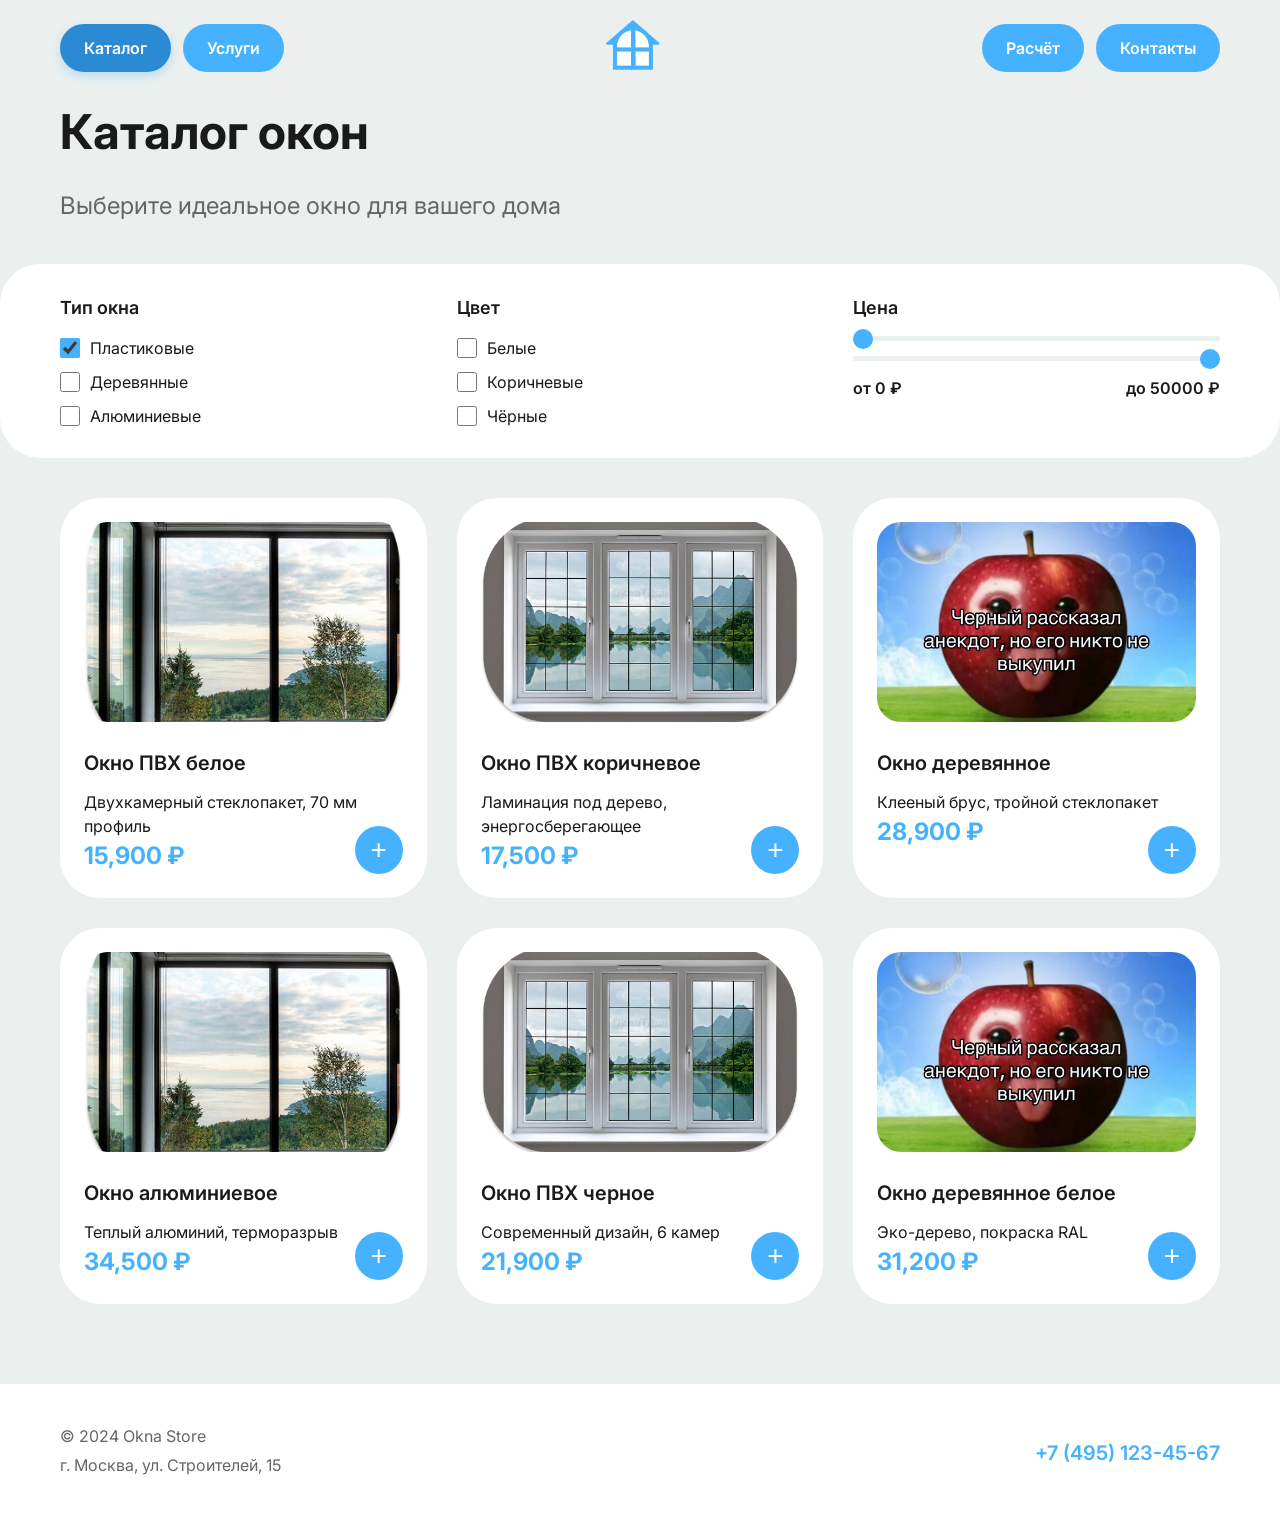
==== catalog.html @ 877cb143 "feat: fucking frontend" ====
<!DOCTYPE html>
<html lang="ru">
<head>
    <meta charset="UTF-8">
    <meta name="viewport" content="width=device-width, initial-scale=1.0">
    <title>Каталог окон - Okna Store</title>
    <link rel="preconnect" href="https://fonts.googleapis.com">
    <link rel="preconnect" href="https://fonts.gstatic.com" crossorigin>
    <link href="https://fonts.googleapis.com/css2?family=Inter:wght@400;500;600;700&display=swap" rel="stylesheet">
    <link rel="stylesheet" href="css/style.css">
</head>
<body>
    <div class="page">
        <header class="header">
            <div class="container">
                <nav class="nav">
                    <div class="nav-left">
                        <a href="/catalog" class="nav-btn active">Каталог</a>
                        <a href="/services" class="nav-btn">Услуги</a>
                    </div>

                    <div class="logo">
                        <a href="/">
                            <img src="images/logo.png" alt="Okna Store">
                        </a>
                    </div>

                    <div class="nav-right">
                        <a href="/calculator" class="nav-btn">Расчёт</a>
                        <a href="/contacts" class="nav-btn">Контакты</a>
                    </div>
                </nav>
            </div>
        </header>

        <main>
            <!-- Заголовок каталога -->
            <section class="catalog-header">
                <div class="container">
                    <h1 class="page-title">Каталог окон</h1>
                    <p class="page-subtitle">Выберите идеальное окно для вашего дома</p>
                </div>
            </section>

            <!-- Фильтры каталога -->
            <section class="filters">
                <div class="container">
                    <div class="filters-grid">
                        <div class="filter-group">
                            <label class="filter-label">Тип окна</label>
                            <div class="filter-options">
                                <label class="filter-checkbox">
                                    <input type="checkbox" name="type" value="plastic" checked> Пластиковые
                                </label>
                                <label class="filter-checkbox">
                                    <input type="checkbox" name="type" value="wood"> Деревянные
                                </label>
                                <label class="filter-checkbox">
                                    <input type="checkbox" name="type" value="aluminum"> Алюминиевые
                                </label>
                            </div>
                        </div>

                        <div class="filter-group">
                            <label class="filter-label">Цвет</label>
                            <div class="filter-options">
                                <label class="filter-checkbox">
                                    <input type="checkbox" name="color" value="white"> Белые
                                </label>
                                <label class="filter-checkbox">
                                    <input type="checkbox" name="color" value="brown"> Коричневые
                                </label>
                                <label class="filter-checkbox">
                                    <input type="checkbox" name="color" value="black"> Чёрные
                                </label>
                            </div>
                        </div>

                        <div class="filter-group">
                            <label class="filter-label">Цена</label>
                            <div class="price-range">
                                <input type="range" id="price-min" class="price-slider" min="0" max="50000" step="1000" value="0">
                                <input type="range" id="price-max" class="price-slider" min="0" max="50000" step="1000" value="50000">
                                <div class="price-values">
                                    <span>от <span id="min-price">0</span> ₽</span>
                                    <span>до <span id="max-price">50000</span> ₽</span>
                                </div>
                            </div>
                        </div>
                    </div>
                </div>
            </section>

            <!-- Сетка товаров -->
            <section class="catalog-products">
                <div class="container">
                    <div class="catalog-grid" id="catalog-grid">
                        <!-- Товары будут загружаться через JS -->
                    </div>
                </div>
            </section>
        </main>

        <footer class="footer">
            <div class="container">
                <div class="footer-content">
                    <div class="footer-info">
                        <p>© 2024 Okna Store</p>
                        <p>г. Москва, ул. Строителей, 15</p>
                    </div>
                    <div class="footer-phone">
                        <a href="tel:+74951234567">+7 (495) 123-45-67</a>
                    </div>
                </div>
            </div>
        </footer>
    </div>

    <script src="js/catalog.js"></script>
</body>
</html>
---- css/style.css ----
/* Основные переменные */
:root {
    --bg-color: #EBEFEE;
    --accent: #46B2FF;
    --text: #1A1A1A;
    --white: #FFFFFF;
    --gray-light: #F5F5F5;

    --border-radius-lg: 40px;
    --border-radius-md: 24px;
    --border-radius-sm: 16px;

    --font-main: 'Inter', sans-serif;
}

/* Базовые сбросы */
* {
    margin: 0;
    padding: 0;
    box-sizing: border-box;
}

body {
    font-family: var(--font-main);
    background-color: var(--bg-color);
    color: var(--text);
    line-height: 1.5;
}

.container {
    max-width: 1200px;
    margin: 0 auto;
    padding: 0 20px;
}

/* Шапка */
.header {
    padding: 20px 0;
}

.nav {
    display: flex;
    align-items: center;
    justify-content: space-between;
    gap: 40px;
}

.nav-left, .nav-right {
    display: flex;
    gap: 12px;
}

.nav-btn {
    background: var(--accent);
    color: white;
    text-decoration: none;
    padding: 12px 24px;
    border-radius: 100px;
    font-weight: 600;
    font-size: 16px;
    transition: opacity 0.2s;
}

.nav-btn:hover {
    opacity: 0.9;
}

.logo img {
    height: 50px;
    width: auto;
}

/* Активная кнопка навигации */
.nav-btn.active {
    background: #2a8ad4;
    box-shadow: 0 4px 10px rgba(70, 178, 255, 0.3);
}

/* ========== ПЕРВЫЙ ЭКРАН (исправленный) ========== */
.hero {
    padding: 60px 0;
    position: relative;
    overflow: hidden;
}

.hero .container {
    position: relative;
    display: flex;
    justify-content: space-between;
    align-items: center;
    min-height: 600px;
}

/* Белый контейнер для фото */
.hero-content {
    position: absolute;
    right: 550px;
    top: 20px;
    width: 683px;
    height: 411px;
    background: var(--white);
    border-radius: 86px;
    padding: 0;
    display: flex;
    align-items: center;
    justify-content: center;
    box-shadow: 0 20px 40px rgba(0,0,0,0.05);
}

/* Блок с фото */
.hero-images {
    position: relative;
    width: 100%;
    height: 100%;
}

.image-stack {
    position: relative;
    width: 100%;
    height: 100%;

}

.image {
    position: absolute;
    border-radius: 109px;
    object-fit: cover;
    box-shadow: 0 15px 30px rgba(0,0,0,0.1);
}

/* Верхнее фото */
.image-front {
    width: 519px;
    height: 339px;
    top: 50%;
    left: 65%;
    transform: translate(-80%, -50%);
    z-index: 2;
    border-radius: 109px;
}

/* Нижнее фото */
.image-back {
    width: 358px;
    height: 333px;
    top: 30%;
    left: 35%;
    transform: translate(20%, -30%);
    z-index: 1;
    border-radius: 108px;
}

/* Текстовая часть */
.hero-text {
    position: absolute;
    right: -10px;
    top: 20%; /* Изменил с 50% на 30% чтобы поднять выше */
    transform: translateY(-30%); /* Соответственно меняем transform */
    width: 600px;
    display: flex;
    flex-direction: column;
    align-items: center; /* По центру невидимого контейнера */
    text-align: center
}

.hero-title {
    font-family: 'Inter', sans-serif;
    font-weight: 900;
    font-size: 50px !important; /* Пиздатый большой шрифт */
    line-height: 1;
    color: var(--accent);
    margin-bottom: 10px;
    text-transform: uppercase;
    width: 100%;
    white-space: nowrap; /* В одну строку */
}

.hero-subtitle {
    font-family: 'Inter', sans-serif;
    font-weight: 900;
    font-size: 40px !important; /* Принудительно */
    line-height: 1;
    color: var(--text);
    margin-bottom: 30px;
    width: 100%;
}

.promo-block {
    position: absolute;
    right: 80px; /* Теперь работает! */
    top: 230px; /* Подвинь как хочешь */
    background: var(--accent);
    border-radius: 74px;
    padding: 0 30px;
    display: flex;
    align-items: center;
    justify-content: space-between;
    width: 539px;
    height: 56px;
}
.promo-badge {
    color: white;
    font-family: 'Inter', sans-serif;
    font-weight: 900;
    font-size: 32px;
    line-height: 1;
    white-space: nowrap;
}

.promo-btn {
    position: absolute;  /* ← ЭТО ДОБАВИТЬ! */
    display: flex;
    align-items: center;
    justify-content: center;
    background: linear-gradient(90deg, #0095FF 0%, #46B2FF 53%, #86CDFF 100%);
    color: white;
    text-decoration: none;
    width: 233px;
    height: 87px;
    border-radius: 62.5px;
    font-family: 'Inter', sans-serif;
    font-weight: 900;
    font-size: 32px;
    line-height: 1;
    margin-right: -30px;
    transition: all 0.3s ease;
    box-shadow: 0 4px 15px rgba(0,0,0,0.1);
    right: 250px;  /* Значение в пикселях, а не в процентах */
    top: 380px;   /* Добавь и top чтобы двигать по вертикали */
}

.promo-btn:hover {
    transform: scale(1.02);
    box-shadow: 0 6px 20px rgba(70, 178, 255, 0.3);
}

/* ========== КАТАЛОГ ========== */
.catalog {
    padding: 80px 0;
}

.section-title {
    font-size: 40px;
    font-weight: 700;
    margin-bottom: 48px;
}

.catalog-grid {
    display: grid;
    grid-template-columns: repeat(3, 1fr);
    gap: 30px;
    margin-bottom: 40px;
}

/* Карточка товара */
.product-card {
    background: white;
    border-radius: var(--border-radius-lg);
    padding: 24px;
    position: relative;
    transition: transform 0.2s;
}

.product-card:hover {
    transform: translateY(-5px);
}

.product-img {
    width: 100%;
    height: 200px;
    object-fit: cover;
    border-radius: var(--border-radius-md);
    margin-bottom: 20px;
}

.product-title {
    font-size: 20px;
    font-weight: 600;
    margin-bottom: 12px;
}

.product-price {
    font-size: 24px;
    font-weight: 700;
    color: var(--accent);
    margin-bottom: 0;
}

.product-add {
    position: absolute;
    bottom: 24px;
    right: 24px;
    width: 48px;
    height: 48px;
    border-radius: 50%;
    background: var(--accent);
    color: white;
    border: none;
    font-size: 28px;
    font-weight: 400;
    cursor: pointer;
    display: flex;
    align-items: center;
    justify-content: center;
    transition: background 0.2s;
}

.product-add:hover {
    background: #2a8ad4;
}

.catalog-footer {
    text-align: center;
}

.btn-link {
    color: var(--accent);
    text-decoration: none;
    font-weight: 600;
    font-size: 18px;
}

/* ========== ФИЛЬТРЫ ========== */
.filters {
    background: white;
    border-radius: var(--border-radius-lg);
    padding: 30px;
    margin-bottom: 40px;
}

.filters-grid {
    display: grid;
    grid-template-columns: repeat(auto-fit, minmax(250px, 1fr));
    gap: 30px;
}

.filter-group {
    display: flex;
    flex-direction: column;
    gap: 15px;
}

.filter-label {
    font-weight: 600;
    font-size: 18px;
}

.filter-options {
    display: flex;
    flex-direction: column;
    gap: 10px;
}

.filter-checkbox {
    display: flex;
    align-items: center;
    gap: 10px;
    cursor: pointer;
}

.filter-checkbox input[type="checkbox"] {
    width: 20px;
    height: 20px;
    accent-color: var(--accent);
}

.price-range {
    display: flex;
    flex-direction: column;
    gap: 15px;
}

.price-slider {
    width: 100%;
    height: 5px;
    -webkit-appearance: none;
    background: var(--bg-color);
    border-radius: 5px;
}

.price-slider::-webkit-slider-thumb {
    -webkit-appearance: none;
    width: 20px;
    height: 20px;
    background: var(--accent);
    border-radius: 50%;
    cursor: pointer;
}

.price-values {
    display: flex;
    justify-content: space-between;
    font-weight: 600;
}

/* ========== УСЛУГИ ========== */
.services-grid {
    display: grid;
    grid-template-columns: repeat(auto-fit, minmax(280px, 1fr));
    gap: 30px;
    margin: 50px 0;
}

.service-card {
    background: white;
    border-radius: var(--border-radius-lg);
    padding: 40px 30px;
    text-align: center;
    transition: transform 0.3s;
}

.service-card:hover {
    transform: translateY(-10px);
}

.service-icon {
    font-size: 64px;
    margin-bottom: 20px;
}

.service-title {
    font-size: 24px;
    font-weight: 700;
    margin-bottom: 15px;
}

.service-desc {
    color: #666;
    margin-bottom: 25px;
    line-height: 1.6;
}

.service-btn {
    background: var(--accent);
    color: white;
    border: none;
    padding: 12px 30px;
    border-radius: 100px;
    font-weight: 600;
    cursor: pointer;
    transition: opacity 0.2s;
}

.service-btn:hover {
    opacity: 0.9;
}

/* ========== ПРЕИМУЩЕСТВА ========== */
.advantages {
    margin: 80px 0;
}

.advantages-grid {
    display: grid;
    grid-template-columns: repeat(auto-fit, minmax(250px, 1fr));
    gap: 40px;
    margin-top: 40px;
}

.advantage-item {
    text-align: center;
}

.advantage-number {
    font-size: 72px;
    font-weight: 700;
    color: var(--accent);
    opacity: 0.3;
    line-height: 1;
    margin-bottom: 20px;
}

.advantage-item h3 {
    font-size: 24px;
    margin-bottom: 10px;
}

.advantage-item p {
    color: #666;
}

/* ========== ЗАГОЛОВКИ СТРАНИЦ ========== */
.page-title {
    font-size: 48px;
    font-weight: 700;
    margin-bottom: 20px;
    color: var(--text);
}

.page-subtitle {
    font-size: 24px;
    color: #666;
    margin-bottom: 40px;
}

/* ========== ФОРМА ЗАКАЗА ========== */
.order-form {
    position: fixed;
    top: 0;
    left: 0;
    right: 0;
    bottom: 0;
    background: rgba(0, 0, 0, 0.5);
    display: flex;
    align-items: center;
    justify-content: center;
    z-index: 1000;
}

.order-card {
    background: white;
    border-radius: var(--border-radius-lg);
    padding: 40px;
    max-width: 500px;
    width: 90%;
    position: relative;
}

.order-title {
    font-size: 32px;
    font-weight: 700;
    margin-bottom: 10px;
}

.order-subtitle {
    color: #666;
    margin-bottom: 30px;
}

.close-btn {
    position: absolute;
    top: 20px;
    right: 20px;
    background: none;
    border: none;
    font-size: 32px;
    cursor: pointer;
    color: #999;
}

.close-btn:hover {
    color: var(--text);
}

/* ========== КОНТАКТЫ ========== */
.contacts-grid {
    display: grid;
    grid-template-columns: 1fr 1fr;
    gap: 40px;
    margin: 40px 0;
}

.contacts-info {
    display: flex;
    flex-direction: column;
    gap: 30px;
}

.info-card {
    background: white;
    border-radius: var(--border-radius-lg);
    padding: 30px;
}

.info-card h2 {
    font-size: 24px;
    margin-bottom: 20px;
}

.info-card p {
    margin-bottom: 15px;
    display: flex;
    align-items: center;
    gap: 10px;
}

.info-card a {
    color: var(--accent);
    text-decoration: none;
}

.info-card a:hover {
    text-decoration: underline;
}

/* ========== ФОРМЫ ========== */
.contact-form {
    background: white;
    border-radius: var(--border-radius-lg);
    padding: 30px;
}

.form-row {
    margin-bottom: 20px;
}

.form-input,
.form-textarea,
.form-select {
    width: 100%;
    padding: 15px;
    border: 2px solid var(--bg-color);
    border-radius: var(--border-radius-md);
    font-family: var(--font-main);
    font-size: 16px;
    transition: border-color 0.2s;
}

.form-input:focus,
.form-textarea:focus,
.form-select:focus {
    outline: none;
    border-color: var(--accent);
}

.form-textarea {
    resize: vertical;
    min-height: 100px;
}

.submit-btn {
    background: var(--accent);
    color: white;
    border: none;
    padding: 15px 40px;
    border-radius: 100px;
    font-weight: 600;
    font-size: 16px;
    cursor: pointer;
    width: 100%;
    transition: opacity 0.2s;
}

.submit-btn:hover {
    opacity: 0.9;
}

/* ========== КАЛЬКУЛЯТОР ========== */
.calculator-card {
    background: white;
    border-radius: var(--border-radius-lg);
    padding: 40px;
    max-width: 800px;
    margin: 40px auto;
}

.calculator-title {
    font-size: 36px;
    font-weight: 700;
    margin-bottom: 40px;
    text-align: center;
}

.calculator-form {
    display: flex;
    flex-direction: column;
    gap: 30px;
}

.form-grid {
    display: grid;
    grid-template-columns: repeat(2, 1fr);
    gap: 20px;
}

.full-width {
    grid-column: span 2;
}

.options-grid {
    display: grid;
    grid-template-columns: repeat(auto-fit, minmax(200px, 1fr));
    gap: 15px;
}

.option-checkbox {
    display: flex;
    align-items: center;
    gap: 10px;
    cursor: pointer;
}

.calculator-result {
    background: var(--bg-color);
    border-radius: var(--border-radius-md);
    padding: 30px;
    display: flex;
    justify-content: space-between;
    align-items: center;
    flex-wrap: wrap;
    gap: 20px;
}

.result-price {
    display: flex;
    flex-direction: column;
}

.result-label {
    font-size: 18px;
    color: #666;
}

.result-value {
    font-size: 48px;
    font-weight: 700;
    color: var(--accent);
}

.result-btn {
    background: var(--accent);
    color: white;
    border: none;
    padding: 15px 40px;
    border-radius: 100px;
    font-weight: 600;
    font-size: 18px;
    cursor: pointer;
    transition: opacity 0.2s;
}

.result-btn:hover {
    opacity: 0.9;
}

/* ========== ПОДВАЛ ========== */
.footer {
    background: var(--white);
    padding: 40px 0;
    margin-top: 80px;
}

.footer-content {
    display: flex;
    justify-content: space-between;
    align-items: center;
}

.footer-info p {
    margin-bottom: 5px;
    color: #666;
}

.footer-phone a {
    color: var(--accent);
    text-decoration: none;
    font-size: 20px;
    font-weight: 600;
}

/* ========== АДАПТИВНОСТЬ ========== */
@media (max-width: 1400px) {
    .hero-content {
        width: 550px;
        height: 350px;
        border-radius: 70px;
    }

    .image-front {
        width: 420px;
        height: 280px;
    }

    .image-back {
        width: 290px;
        height: 270px;
    }

    .hero-title {
        font-size: 32px;
    }

    .hero-subtitle {
        font-size: 44px;
    }

    .promo-block {
        width: 450px;
        height: 50px;
    }

    .promo-badge {
        font-size: 24px;
    }

    .promo-btn {
        width: 180px;
        height: 70px;
        font-size: 24px;
    }
}

@media (max-width: 1024px) {
    .hero .container {
        flex-direction: column;
        align-items: flex-start;
    }

    .hero-content {
        position: relative;
        left: 0;
        top: 0;
        width: 100%;
        height: auto;
        aspect-ratio: 683/411;
        margin-bottom: 30px;
    }

    .hero-text {
        position: relative;
        right: auto;
        top: auto;
        transform: none;
        text-align: center;
        width: 100%;
    }

    .promo-block {
        margin: 0 auto;
    }
}

@media (max-width: 768px) {
    .contacts-grid,
    .form-grid {
        grid-template-columns: 1fr;
    }

    .full-width {
        grid-column: span 1;
    }

    .calculator-result {
        flex-direction: column;
        text-align: center;
    }

    .page-title {
        font-size: 36px;
    }

    .page-subtitle {
        font-size: 20px;
    }

    .catalog-grid {
        grid-template-columns: 1fr;
    }

    .nav {
        flex-wrap: wrap;
        justify-content: center;
    }

    .image-front {
        width: 80%;
        height: auto;
    }

    .image-back {
        width: 60%;
        height: auto;
    }

    .hero-title {
        font-size: 28px;
    }

    .hero-subtitle {
        font-size: 36px;
        white-space: normal;
    }

    .promo-block {
        width: 100%;
        flex-direction: column;
        height: auto;
        padding: 20px;
        border-radius: 50px;
    }

    .promo-badge {
        font-size: 20px;
        margin-bottom: 15px;
        text-align: center;
    }

    .promo-btn {
        width: 100%;
        height: 60px;
        font-size: 20px;
        margin-right: 0;
    }
}
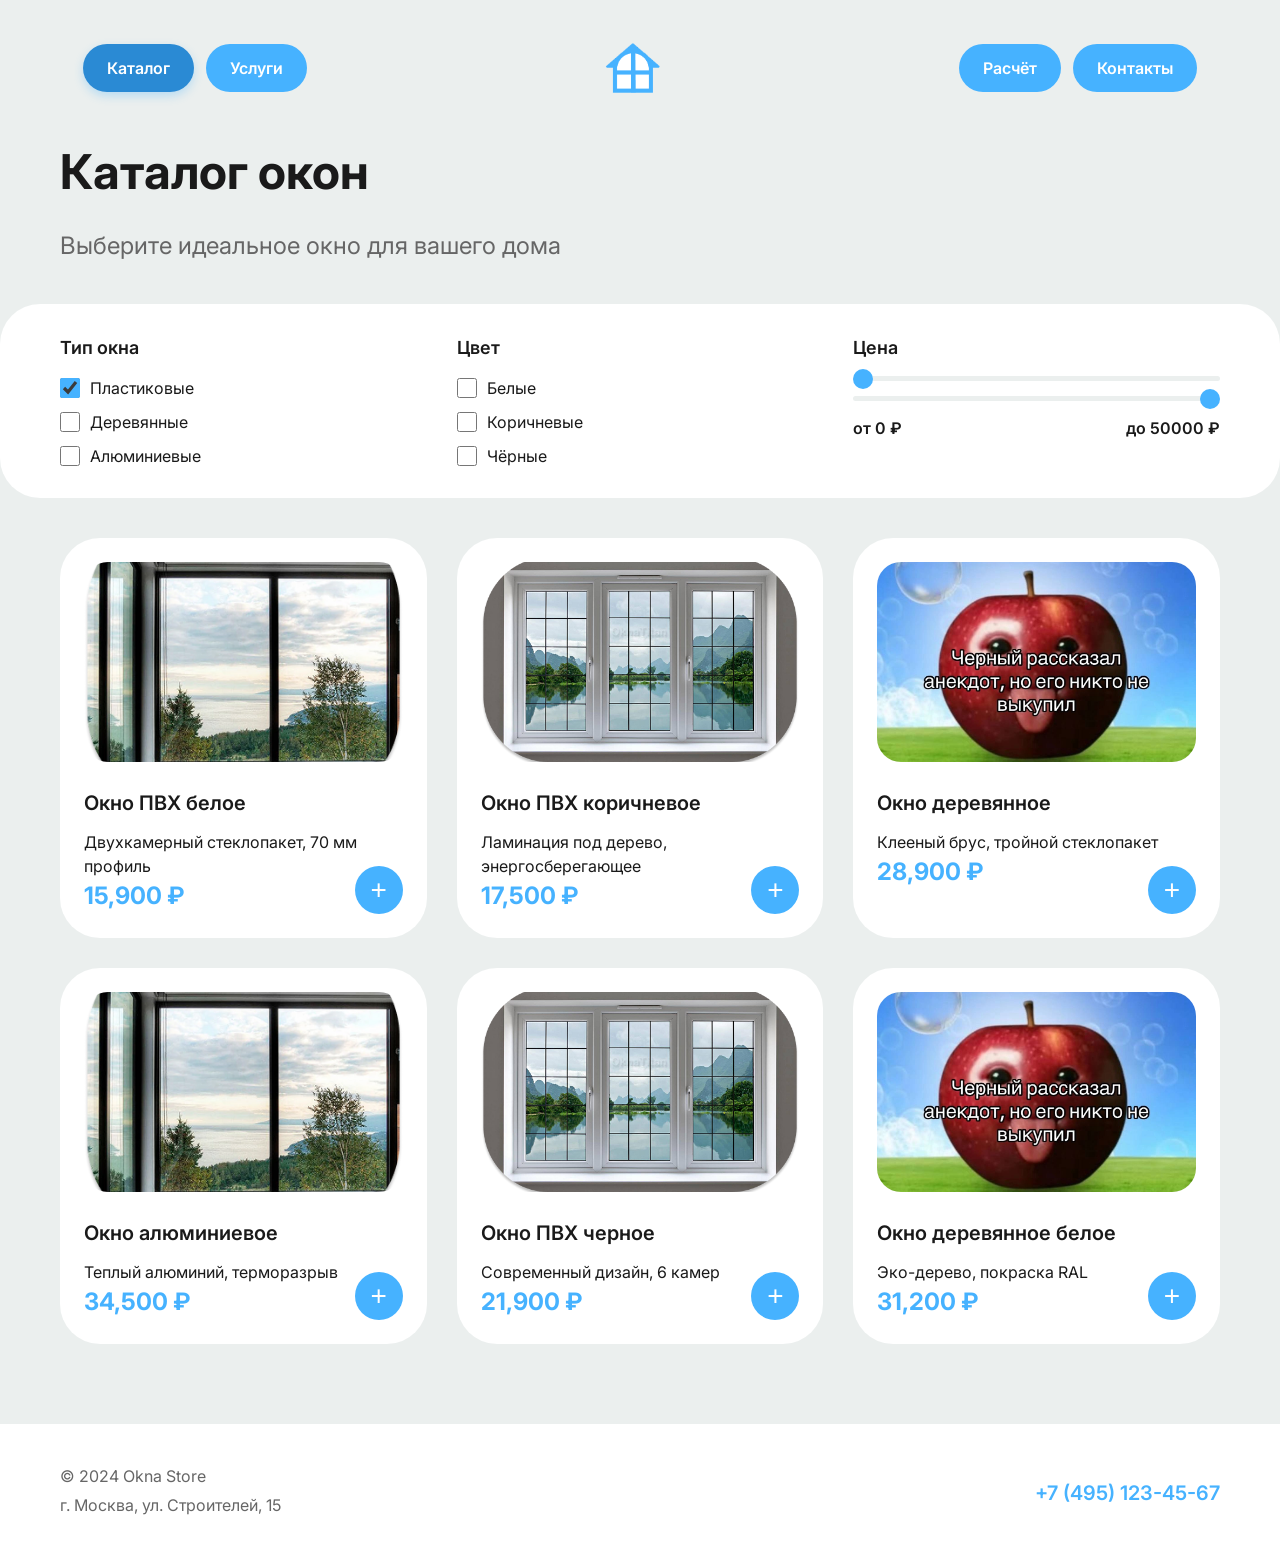
==== commit 5043c582: "feat: main page" ====
--- a/catalog.html
+++ b/catalog.html
@@ -15,8 +15,8 @@
             <div class="container">
                 <nav class="nav">
                     <div class="nav-left">
-                        <a href="/catalog" class="nav-btn active">Каталог</a>
-                        <a href="/services" class="nav-btn">Услуги</a>
+                        <a href="/catalog.html" class="nav-btn active">Каталог</a>
+                        <a href="/services.html" class="nav-btn">Услуги</a>
                     </div>
 
                     <div class="logo">
@@ -26,8 +26,8 @@
                     </div>
 
                     <div class="nav-right">
-                        <a href="/calculator" class="nav-btn">Расчёт</a>
-                        <a href="/contacts" class="nav-btn">Контакты</a>
+                        <a href="/calculator.html" class="nav-btn">Расчёт</a>
+                        <a href="/contacts.html" class="nav-btn">Контакты</a>
                     </div>
                 </nav>
             </div>
--- a/css/style.css
+++ b/css/style.css
@@ -1,451 +1,21 @@
-/* Основные переменные */
-:root {
-    --bg-color: #EBEFEE;
-    --accent: #46B2FF;
-    --text: #1A1A1A;
-    --white: #FFFFFF;
-    --gray-light: #F5F5F5;
+/* ========== MAIN STYLE.CSS ========== */
+/* Импорт всех модулей */
 
-    --border-radius-lg: 40px;
-    --border-radius-md: 24px;
-    --border-radius-sm: 16px;
+@import url('base.css');
+@import url('header.css');
+@import url('hero.css');
+@import url('catalog.css');
+@import url('calculator.css');
+@import url('contacts.css');
+@import url('services.css');
+@import url('forms.css');
+@import url('order-form.css');
+@import url('footer.css');
+@import url('responsive.css');
+@import url('utilities.css');
 
-    --font-main: 'Inter', sans-serif;
-}
-
-/* Базовые сбросы */
-* {
-    margin: 0;
-    padding: 0;
-    box-sizing: border-box;
-}
-
-body {
-    font-family: var(--font-main);
-    background-color: var(--bg-color);
-    color: var(--text);
-    line-height: 1.5;
-}
-
-.container {
-    max-width: 1200px;
-    margin: 0 auto;
-    padding: 0 20px;
-}
-
-/* Шапка */
-.header {
-    padding: 20px 0;
-}
-
-.nav {
-    display: flex;
-    align-items: center;
-    justify-content: space-between;
-    gap: 40px;
-}
-
-.nav-left, .nav-right {
-    display: flex;
-    gap: 12px;
-}
-
-.nav-btn {
-    background: var(--accent);
-    color: white;
-    text-decoration: none;
-    padding: 12px 24px;
-    border-radius: 100px;
-    font-weight: 600;
-    font-size: 16px;
-    transition: opacity 0.2s;
-}
-
-.nav-btn:hover {
-    opacity: 0.9;
-}
-
-.logo img {
-    height: 50px;
-    width: auto;
-}
-
-/* Активная кнопка навигации */
-.nav-btn.active {
-    background: #2a8ad4;
-    box-shadow: 0 4px 10px rgba(70, 178, 255, 0.3);
-}
-
-/* ========== ПЕРВЫЙ ЭКРАН (исправленный) ========== */
-.hero {
-    padding: 60px 0;
-    position: relative;
-    overflow: hidden;
-}
-
-.hero .container {
-    position: relative;
-    display: flex;
-    justify-content: space-between;
-    align-items: center;
-    min-height: 600px;
-}
-
-/* Белый контейнер для фото */
-.hero-content {
-    position: absolute;
-    right: 550px;
-    top: 20px;
-    width: 683px;
-    height: 411px;
-    background: var(--white);
-    border-radius: 86px;
-    padding: 0;
-    display: flex;
-    align-items: center;
-    justify-content: center;
-    box-shadow: 0 20px 40px rgba(0,0,0,0.05);
-}
-
-/* Блок с фото */
-.hero-images {
-    position: relative;
-    width: 100%;
-    height: 100%;
-}
-
-.image-stack {
-    position: relative;
-    width: 100%;
-    height: 100%;
-
-}
-
-.image {
-    position: absolute;
-    border-radius: 109px;
-    object-fit: cover;
-    box-shadow: 0 15px 30px rgba(0,0,0,0.1);
-}
-
-/* Верхнее фото */
-.image-front {
-    width: 519px;
-    height: 339px;
-    top: 50%;
-    left: 65%;
-    transform: translate(-80%, -50%);
-    z-index: 2;
-    border-radius: 109px;
-}
-
-/* Нижнее фото */
-.image-back {
-    width: 358px;
-    height: 333px;
-    top: 30%;
-    left: 35%;
-    transform: translate(20%, -30%);
-    z-index: 1;
-    border-radius: 108px;
-}
-
-/* Текстовая часть */
-.hero-text {
-    position: absolute;
-    right: -10px;
-    top: 20%; /* Изменил с 50% на 30% чтобы поднять выше */
-    transform: translateY(-30%); /* Соответственно меняем transform */
-    width: 600px;
-    display: flex;
-    flex-direction: column;
-    align-items: center; /* По центру невидимого контейнера */
-    text-align: center
-}
-
-.hero-title {
-    font-family: 'Inter', sans-serif;
-    font-weight: 900;
-    font-size: 50px !important; /* Пиздатый большой шрифт */
-    line-height: 1;
-    color: var(--accent);
-    margin-bottom: 10px;
-    text-transform: uppercase;
-    width: 100%;
-    white-space: nowrap; /* В одну строку */
-}
-
-.hero-subtitle {
-    font-family: 'Inter', sans-serif;
-    font-weight: 900;
-    font-size: 40px !important; /* Принудительно */
-    line-height: 1;
-    color: var(--text);
-    margin-bottom: 30px;
-    width: 100%;
-}
-
-.promo-block {
-    position: absolute;
-    right: 80px; /* Теперь работает! */
-    top: 230px; /* Подвинь как хочешь */
-    background: var(--accent);
-    border-radius: 74px;
-    padding: 0 30px;
-    display: flex;
-    align-items: center;
-    justify-content: space-between;
-    width: 539px;
-    height: 56px;
-}
-.promo-badge {
-    color: white;
-    font-family: 'Inter', sans-serif;
-    font-weight: 900;
-    font-size: 32px;
-    line-height: 1;
-    white-space: nowrap;
-}
-
-.promo-btn {
-    position: absolute;  /* ← ЭТО ДОБАВИТЬ! */
-    display: flex;
-    align-items: center;
-    justify-content: center;
-    background: linear-gradient(90deg, #0095FF 0%, #46B2FF 53%, #86CDFF 100%);
-    color: white;
-    text-decoration: none;
-    width: 233px;
-    height: 87px;
-    border-radius: 62.5px;
-    font-family: 'Inter', sans-serif;
-    font-weight: 900;
-    font-size: 32px;
-    line-height: 1;
-    margin-right: -30px;
-    transition: all 0.3s ease;
-    box-shadow: 0 4px 15px rgba(0,0,0,0.1);
-    right: 250px;  /* Значение в пикселях, а не в процентах */
-    top: 380px;   /* Добавь и top чтобы двигать по вертикали */
-}
-
-.promo-btn:hover {
-    transform: scale(1.02);
-    box-shadow: 0 6px 20px rgba(70, 178, 255, 0.3);
-}
-
-/* ========== КАТАЛОГ ========== */
-.catalog {
-    padding: 80px 0;
-}
-
-.section-title {
-    font-size: 40px;
-    font-weight: 700;
-    margin-bottom: 48px;
-}
-
-.catalog-grid {
-    display: grid;
-    grid-template-columns: repeat(3, 1fr);
-    gap: 30px;
-    margin-bottom: 40px;
-}
-
-/* Карточка товара */
-.product-card {
-    background: white;
-    border-radius: var(--border-radius-lg);
-    padding: 24px;
-    position: relative;
-    transition: transform 0.2s;
-}
-
-.product-card:hover {
-    transform: translateY(-5px);
-}
-
-.product-img {
-    width: 100%;
-    height: 200px;
-    object-fit: cover;
-    border-radius: var(--border-radius-md);
-    margin-bottom: 20px;
-}
-
-.product-title {
-    font-size: 20px;
-    font-weight: 600;
-    margin-bottom: 12px;
-}
-
-.product-price {
-    font-size: 24px;
-    font-weight: 700;
-    color: var(--accent);
-    margin-bottom: 0;
-}
-
-.product-add {
-    position: absolute;
-    bottom: 24px;
-    right: 24px;
-    width: 48px;
-    height: 48px;
-    border-radius: 50%;
-    background: var(--accent);
-    color: white;
-    border: none;
-    font-size: 28px;
-    font-weight: 400;
-    cursor: pointer;
-    display: flex;
-    align-items: center;
-    justify-content: center;
-    transition: background 0.2s;
-}
-
-.product-add:hover {
-    background: #2a8ad4;
-}
-
-.catalog-footer {
-    text-align: center;
-}
-
-.btn-link {
-    color: var(--accent);
-    text-decoration: none;
-    font-weight: 600;
-    font-size: 18px;
-}
-
-/* ========== ФИЛЬТРЫ ========== */
-.filters {
-    background: white;
-    border-radius: var(--border-radius-lg);
-    padding: 30px;
-    margin-bottom: 40px;
-}
-
-.filters-grid {
-    display: grid;
-    grid-template-columns: repeat(auto-fit, minmax(250px, 1fr));
-    gap: 30px;
-}
-
-.filter-group {
-    display: flex;
-    flex-direction: column;
-    gap: 15px;
-}
-
-.filter-label {
-    font-weight: 600;
-    font-size: 18px;
-}
-
-.filter-options {
-    display: flex;
-    flex-direction: column;
-    gap: 10px;
-}
-
-.filter-checkbox {
-    display: flex;
-    align-items: center;
-    gap: 10px;
-    cursor: pointer;
-}
-
-.filter-checkbox input[type="checkbox"] {
-    width: 20px;
-    height: 20px;
-    accent-color: var(--accent);
-}
-
-.price-range {
-    display: flex;
-    flex-direction: column;
-    gap: 15px;
-}
-
-.price-slider {
-    width: 100%;
-    height: 5px;
-    -webkit-appearance: none;
-    background: var(--bg-color);
-    border-radius: 5px;
-}
-
-.price-slider::-webkit-slider-thumb {
-    -webkit-appearance: none;
-    width: 20px;
-    height: 20px;
-    background: var(--accent);
-    border-radius: 50%;
-    cursor: pointer;
-}
-
-.price-values {
-    display: flex;
-    justify-content: space-between;
-    font-weight: 600;
-}
-
-/* ========== УСЛУГИ ========== */
-.services-grid {
-    display: grid;
-    grid-template-columns: repeat(auto-fit, minmax(280px, 1fr));
-    gap: 30px;
-    margin: 50px 0;
-}
-
-.service-card {
-    background: white;
-    border-radius: var(--border-radius-lg);
-    padding: 40px 30px;
-    text-align: center;
-    transition: transform 0.3s;
-}
-
-.service-card:hover {
-    transform: translateY(-10px);
-}
-
-.service-icon {
-    font-size: 64px;
-    margin-bottom: 20px;
-}
-
-.service-title {
-    font-size: 24px;
-    font-weight: 700;
-    margin-bottom: 15px;
-}
-
-.service-desc {
-    color: #666;
-    margin-bottom: 25px;
-    line-height: 1.6;
-}
-
-.service-btn {
-    background: var(--accent);
-    color: white;
-    border: none;
-    padding: 12px 30px;
-    border-radius: 100px;
-    font-weight: 600;
-    cursor: pointer;
-    transition: opacity 0.2s;
-}
-
-.service-btn:hover {
-    opacity: 0.9;
-}
-
-/* ========== ПРЕИМУЩЕСТВА ========== */
+/* ========== ДОПОЛНИТЕЛЬНЫЕ СТИЛИ ========== */
+/* Преимущества (если нужны на всех страницах) */
 .advantages {
     margin: 80px 0;
 }
@@ -477,418 +47,4 @@
 
 .advantage-item p {
     color: #666;
-}
-
-/* ========== ЗАГОЛОВКИ СТРАНИЦ ========== */
-.page-title {
-    font-size: 48px;
-    font-weight: 700;
-    margin-bottom: 20px;
-    color: var(--text);
-}
-
-.page-subtitle {
-    font-size: 24px;
-    color: #666;
-    margin-bottom: 40px;
-}
-
-/* ========== ФОРМА ЗАКАЗА ========== */
-.order-form {
-    position: fixed;
-    top: 0;
-    left: 0;
-    right: 0;
-    bottom: 0;
-    background: rgba(0, 0, 0, 0.5);
-    display: flex;
-    align-items: center;
-    justify-content: center;
-    z-index: 1000;
-}
-
-.order-card {
-    background: white;
-    border-radius: var(--border-radius-lg);
-    padding: 40px;
-    max-width: 500px;
-    width: 90%;
-    position: relative;
-}
-
-.order-title {
-    font-size: 32px;
-    font-weight: 700;
-    margin-bottom: 10px;
-}
-
-.order-subtitle {
-    color: #666;
-    margin-bottom: 30px;
-}
-
-.close-btn {
-    position: absolute;
-    top: 20px;
-    right: 20px;
-    background: none;
-    border: none;
-    font-size: 32px;
-    cursor: pointer;
-    color: #999;
-}
-
-.close-btn:hover {
-    color: var(--text);
-}
-
-/* ========== КОНТАКТЫ ========== */
-.contacts-grid {
-    display: grid;
-    grid-template-columns: 1fr 1fr;
-    gap: 40px;
-    margin: 40px 0;
-}
-
-.contacts-info {
-    display: flex;
-    flex-direction: column;
-    gap: 30px;
-}
-
-.info-card {
-    background: white;
-    border-radius: var(--border-radius-lg);
-    padding: 30px;
-}
-
-.info-card h2 {
-    font-size: 24px;
-    margin-bottom: 20px;
-}
-
-.info-card p {
-    margin-bottom: 15px;
-    display: flex;
-    align-items: center;
-    gap: 10px;
-}
-
-.info-card a {
-    color: var(--accent);
-    text-decoration: none;
-}
-
-.info-card a:hover {
-    text-decoration: underline;
-}
-
-/* ========== ФОРМЫ ========== */
-.contact-form {
-    background: white;
-    border-radius: var(--border-radius-lg);
-    padding: 30px;
-}
-
-.form-row {
-    margin-bottom: 20px;
-}
-
-.form-input,
-.form-textarea,
-.form-select {
-    width: 100%;
-    padding: 15px;
-    border: 2px solid var(--bg-color);
-    border-radius: var(--border-radius-md);
-    font-family: var(--font-main);
-    font-size: 16px;
-    transition: border-color 0.2s;
-}
-
-.form-input:focus,
-.form-textarea:focus,
-.form-select:focus {
-    outline: none;
-    border-color: var(--accent);
-}
-
-.form-textarea {
-    resize: vertical;
-    min-height: 100px;
-}
-
-.submit-btn {
-    background: var(--accent);
-    color: white;
-    border: none;
-    padding: 15px 40px;
-    border-radius: 100px;
-    font-weight: 600;
-    font-size: 16px;
-    cursor: pointer;
-    width: 100%;
-    transition: opacity 0.2s;
-}
-
-.submit-btn:hover {
-    opacity: 0.9;
-}
-
-/* ========== КАЛЬКУЛЯТОР ========== */
-.calculator-card {
-    background: white;
-    border-radius: var(--border-radius-lg);
-    padding: 40px;
-    max-width: 800px;
-    margin: 40px auto;
-}
-
-.calculator-title {
-    font-size: 36px;
-    font-weight: 700;
-    margin-bottom: 40px;
-    text-align: center;
-}
-
-.calculator-form {
-    display: flex;
-    flex-direction: column;
-    gap: 30px;
-}
-
-.form-grid {
-    display: grid;
-    grid-template-columns: repeat(2, 1fr);
-    gap: 20px;
-}
-
-.full-width {
-    grid-column: span 2;
-}
-
-.options-grid {
-    display: grid;
-    grid-template-columns: repeat(auto-fit, minmax(200px, 1fr));
-    gap: 15px;
-}
-
-.option-checkbox {
-    display: flex;
-    align-items: center;
-    gap: 10px;
-    cursor: pointer;
-}
-
-.calculator-result {
-    background: var(--bg-color);
-    border-radius: var(--border-radius-md);
-    padding: 30px;
-    display: flex;
-    justify-content: space-between;
-    align-items: center;
-    flex-wrap: wrap;
-    gap: 20px;
-}
-
-.result-price {
-    display: flex;
-    flex-direction: column;
-}
-
-.result-label {
-    font-size: 18px;
-    color: #666;
-}
-
-.result-value {
-    font-size: 48px;
-    font-weight: 700;
-    color: var(--accent);
-}
-
-.result-btn {
-    background: var(--accent);
-    color: white;
-    border: none;
-    padding: 15px 40px;
-    border-radius: 100px;
-    font-weight: 600;
-    font-size: 18px;
-    cursor: pointer;
-    transition: opacity 0.2s;
-}
-
-.result-btn:hover {
-    opacity: 0.9;
-}
-
-/* ========== ПОДВАЛ ========== */
-.footer {
-    background: var(--white);
-    padding: 40px 0;
-    margin-top: 80px;
-}
-
-.footer-content {
-    display: flex;
-    justify-content: space-between;
-    align-items: center;
-}
-
-.footer-info p {
-    margin-bottom: 5px;
-    color: #666;
-}
-
-.footer-phone a {
-    color: var(--accent);
-    text-decoration: none;
-    font-size: 20px;
-    font-weight: 600;
-}
-
-/* ========== АДАПТИВНОСТЬ ========== */
-@media (max-width: 1400px) {
-    .hero-content {
-        width: 550px;
-        height: 350px;
-        border-radius: 70px;
-    }
-
-    .image-front {
-        width: 420px;
-        height: 280px;
-    }
-
-    .image-back {
-        width: 290px;
-        height: 270px;
-    }
-
-    .hero-title {
-        font-size: 32px;
-    }
-
-    .hero-subtitle {
-        font-size: 44px;
-    }
-
-    .promo-block {
-        width: 450px;
-        height: 50px;
-    }
-
-    .promo-badge {
-        font-size: 24px;
-    }
-
-    .promo-btn {
-        width: 180px;
-        height: 70px;
-        font-size: 24px;
-    }
-}
-
-@media (max-width: 1024px) {
-    .hero .container {
-        flex-direction: column;
-        align-items: flex-start;
-    }
-
-    .hero-content {
-        position: relative;
-        left: 0;
-        top: 0;
-        width: 100%;
-        height: auto;
-        aspect-ratio: 683/411;
-        margin-bottom: 30px;
-    }
-
-    .hero-text {
-        position: relative;
-        right: auto;
-        top: auto;
-        transform: none;
-        text-align: center;
-        width: 100%;
-    }
-
-    .promo-block {
-        margin: 0 auto;
-    }
-}
-
-@media (max-width: 768px) {
-    .contacts-grid,
-    .form-grid {
-        grid-template-columns: 1fr;
-    }
-
-    .full-width {
-        grid-column: span 1;
-    }
-
-    .calculator-result {
-        flex-direction: column;
-        text-align: center;
-    }
-
-    .page-title {
-        font-size: 36px;
-    }
-
-    .page-subtitle {
-        font-size: 20px;
-    }
-
-    .catalog-grid {
-        grid-template-columns: 1fr;
-    }
-
-    .nav {
-        flex-wrap: wrap;
-        justify-content: center;
-    }
-
-    .image-front {
-        width: 80%;
-        height: auto;
-    }
-
-    .image-back {
-        width: 60%;
-        height: auto;
-    }
-
-    .hero-title {
-        font-size: 28px;
-    }
-
-    .hero-subtitle {
-        font-size: 36px;
-        white-space: normal;
-    }
-
-    .promo-block {
-        width: 100%;
-        flex-direction: column;
-        height: auto;
-        padding: 20px;
-        border-radius: 50px;
-    }
-
-    .promo-badge {
-        font-size: 20px;
-        margin-bottom: 15px;
-        text-align: center;
-    }
-
-    .promo-btn {
-        width: 100%;
-        height: 60px;
-        font-size: 20px;
-        margin-right: 0;
-    }
 }
